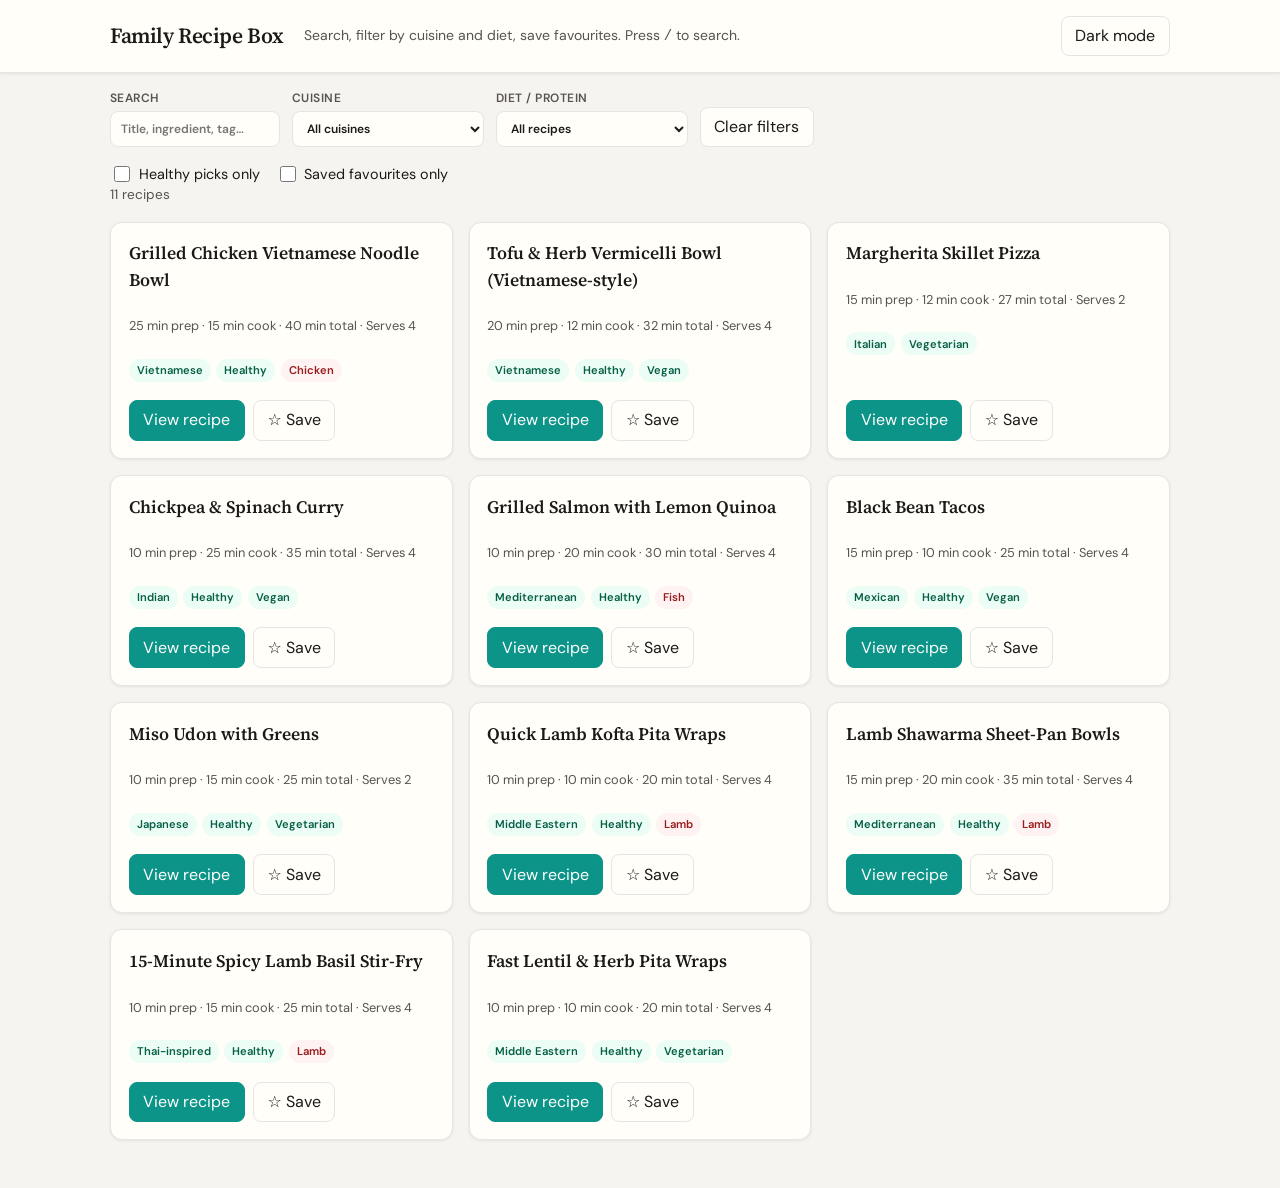
==== index.html @ c913b450 "Add Family Recipe Box static site with filters and print-friendly recipes Made-with: Cursor" ====
<!DOCTYPE html>
<html lang="en">
  <head>
    <meta charset="utf-8" />
    <meta name="viewport" content="width=device-width, initial-scale=1" />
    <meta name="description" content="Family recipe box with filters for cuisine, diet, and healthy meals." />
    <title>Family Recipe Box</title>
    <link rel="preconnect" href="https://fonts.googleapis.com" />
    <link rel="preconnect" href="https://fonts.gstatic.com" crossorigin />
    <link
      href="https://fonts.googleapis.com/css2?family=DM+Sans:ital,opsz,wght@0,9..40,400;0,9..40,600;1,9..40,400&family=Source+Serif+4:ital,opsz,wght@0,8..60,400;0,8..60,600;1,8..60,400&display=swap"
      rel="stylesheet"
    />
    <script>
      (function () {
        try {
          var t = localStorage.getItem("recipe-box-theme");
          if (t) document.documentElement.setAttribute("data-theme", t);
        } catch (e) {}
      })();
    </script>
    <link rel="stylesheet" href="css/styles.css" />
  </head>
  <body>
    <a class="skip-link" href="#main">Skip to recipes</a>
    <header class="site-header">
      <div class="site-header__inner">
        <h1 class="site-title">Family Recipe Box</h1>
        <p class="site-tagline">
          Search, filter by cuisine and diet, save favourites. Press <kbd>/</kbd> to search.
        </p>
        <button type="button" class="btn btn--ghost" id="theme-toggle" aria-pressed="false">Dark mode</button>
      </div>
    </header>

    <div class="toolbar" role="search" aria-label="Recipe filters">
      <div class="toolbar__row">
        <label class="field">
          Search
          <input type="search" id="search" placeholder="Title, ingredient, tag…" autocomplete="off" />
        </label>
        <label class="field">
          Cuisine
          <select id="cuisine" aria-label="Filter by cuisine">
            <option value="">All cuisines</option>
          </select>
        </label>
        <label class="field">
          Diet / protein
          <select id="diet" aria-label="Filter by diet or protein type">
            <option value="">All recipes</option>
            <optgroup label="Plant-based">
              <option value="vegan">Vegan only</option>
              <option value="veg">Vegetarian &amp; vegan</option>
            </optgroup>
            <optgroup label="Animal protein">
              <option value="chicken">Chicken</option>
              <option value="fish">Fish</option>
              <option value="lamb">Lamb</option>
              <option value="goat">Goat</option>
              <option value="pork">Pork</option>
              <option value="duck">Duck</option>
              <option value="shellfish">Shellfish</option>
              <option value="mixed">Mixed / other meat</option>
            </optgroup>
          </select>
        </label>
        <button type="button" class="btn" id="clear-filters">Clear filters</button>
      </div>
      <div class="toggle-group">
        <label class="toggle">
          <input type="checkbox" id="healthy-only" />
          Healthy picks only
        </label>
        <label class="toggle">
          <input type="checkbox" id="favorites-only" />
          Saved favourites only
        </label>
      </div>
    </div>

    <p class="meta-bar" id="result-count" aria-live="polite"></p>

    <main id="main">
      <div class="recipe-grid" id="recipe-grid"></div>
    </main>

    <div
      class="modal-overlay"
      id="modal"
      role="dialog"
      aria-modal="true"
      aria-labelledby="modal-title"
      hidden
    >
      <div class="modal">
        <div class="modal__header">
          <h2 id="modal-title" class="modal__title"></h2>
          <button type="button" class="modal__close" id="modal-close" aria-label="Close recipe">×</button>
        </div>
        <div class="modal__body">
          <div class="servings-control">
            <label id="servings-label" for="servings-input">Portions</label>
            <input type="number" id="servings-input" min="1" max="24" step="1" value="4" />
            <span class="recipe-card__meta">Gram amounts scale with portions (approximate).</span>
          </div>
          <div id="modal-body"></div>
        </div>
        <div class="modal__footer">
          <button type="button" class="btn btn--primary" id="modal-print">Print this recipe</button>
        </div>
      </div>
    </div>

    <script src="data/recipes.js"></script>
    <script src="js/app.js"></script>
  </body>
</html>
---- css/styles.css ----
:root {
  --bg: #f6f4f0;
  --surface: #fffef9;
  --text: #1c1917;
  --muted: #57534e;
  --accent: #0d9488;
  --accent-hover: #0f766e;
  --border: #e7e5e4;
  --chip: #ecfdf5;
  --chip-text: #065f46;
  --shadow: 0 1px 3px rgba(28, 25, 23, 0.08);
  --radius: 12px;
  --font: "Source Serif 4", "Georgia", serif;
  --font-ui: "DM Sans", system-ui, sans-serif;
}

[data-theme="dark"] {
  --bg: #1c1917;
  --surface: #292524;
  --text: #fafaf9;
  --muted: #a8a29e;
  --accent: #2dd4bf;
  --accent-hover: #5eead4;
  --border: #44403c;
  --chip: #134e4a;
  --chip-text: #99f6e4;
  --shadow: 0 1px 3px rgba(0, 0, 0, 0.35);
}

*,
*::before,
*::after {
  box-sizing: border-box;
}

html {
  font-size: 100%;
  scroll-behavior: smooth;
}

body {
  margin: 0;
  min-height: 100vh;
  font-family: var(--font-ui);
  background: var(--bg);
  color: var(--text);
  line-height: 1.5;
}

a {
  color: var(--accent);
}

a:hover {
  color: var(--accent-hover);
}

.skip-link {
  position: absolute;
  left: -9999px;
  top: 0;
  padding: 0.75rem 1rem;
  background: var(--accent);
  color: #fff;
  z-index: 100;
}

.skip-link:focus {
  left: 0.5rem;
  top: 0.5rem;
}

.site-header {
  background: var(--surface);
  border-bottom: 1px solid var(--border);
  box-shadow: var(--shadow);
  position: sticky;
  top: 0;
  z-index: 50;
}

.site-header__inner {
  max-width: 1100px;
  margin: 0 auto;
  padding: 1rem 1.25rem;
  display: flex;
  flex-wrap: wrap;
  align-items: center;
  gap: 0.75rem 1.25rem;
}

.site-title {
  margin: 0;
  font-family: var(--font);
  font-size: 1.35rem;
  font-weight: 600;
  letter-spacing: -0.02em;
}

.site-tagline {
  margin: 0;
  font-size: 0.875rem;
  color: var(--muted);
  flex: 1 1 100%;
}

@media (min-width: 640px) {
  .site-tagline {
    flex: 1 1 auto;
  }
}

.toolbar {
  max-width: 1100px;
  margin: 0 auto;
  padding: 1rem 1.25rem 0;
  display: flex;
  flex-direction: column;
  gap: 1rem;
}

.toolbar__row {
  display: flex;
  flex-wrap: wrap;
  gap: 0.75rem;
  align-items: flex-end;
}

label.field {
  display: flex;
  flex-direction: column;
  gap: 0.25rem;
  font-size: 0.75rem;
  font-weight: 600;
  text-transform: uppercase;
  letter-spacing: 0.04em;
  color: var(--muted);
}

input[type="search"],
select {
  font: inherit;
  padding: 0.5rem 0.65rem;
  border: 1px solid var(--border);
  border-radius: 8px;
  background: var(--surface);
  color: var(--text);
  min-width: 12rem;
}

input[type="search"] {
  min-width: min(100%, 16rem);
}

input[type="search"]:focus,
select:focus {
  outline: 2px solid var(--accent);
  outline-offset: 2px;
}

.toggle-group {
  display: flex;
  flex-wrap: wrap;
  gap: 0.5rem 1rem;
  align-items: center;
}

.toggle {
  display: inline-flex;
  align-items: center;
  gap: 0.35rem;
  font-size: 0.9rem;
  cursor: pointer;
  user-select: none;
}

.toggle input {
  width: 1rem;
  height: 1rem;
  accent-color: var(--accent);
}

.btn {
  font: inherit;
  cursor: pointer;
  border: 1px solid var(--border);
  background: var(--surface);
  color: var(--text);
  padding: 0.45rem 0.85rem;
  border-radius: 8px;
}

.btn:hover {
  border-color: var(--muted);
}

.btn--primary {
  background: var(--accent);
  border-color: var(--accent);
  color: #fff;
}

.btn--primary:hover {
  background: var(--accent-hover);
  border-color: var(--accent-hover);
  color: #1c1917;
}

.btn--ghost {
  background: transparent;
}

.meta-bar {
  font-size: 0.85rem;
  color: var(--muted);
  padding: 0 1.25rem 1rem;
  max-width: 1100px;
  margin: 0 auto;
}

main {
  max-width: 1100px;
  margin: 0 auto;
  padding: 0 1.25rem 3rem;
}

.recipe-grid {
  display: grid;
  gap: 1rem;
  grid-template-columns: 1fr;
}

@media (min-width: 560px) {
  .recipe-grid {
    grid-template-columns: repeat(2, 1fr);
  }
}

@media (min-width: 900px) {
  .recipe-grid {
    grid-template-columns: repeat(3, 1fr);
  }
}

.recipe-card {
  background: var(--surface);
  border: 1px solid var(--border);
  border-radius: var(--radius);
  padding: 1.1rem;
  box-shadow: var(--shadow);
  display: flex;
  flex-direction: column;
  gap: 0.65rem;
  text-align: left;
}

.recipe-card__title {
  margin: 0;
  font-family: var(--font);
  font-size: 1.1rem;
  font-weight: 600;
}

.recipe-card__meta {
  font-size: 0.8rem;
  color: var(--muted);
}

.chips {
  display: flex;
  flex-wrap: wrap;
  gap: 0.35rem;
}

.chip {
  font-size: 0.7rem;
  padding: 0.2rem 0.5rem;
  border-radius: 999px;
  background: var(--chip);
  color: var(--chip-text);
  font-weight: 600;
}

.chip--meat {
  background: #fef2f2;
  color: #991b1b;
}

[data-theme="dark"] .chip--meat {
  background: #450a0a;
  color: #fecaca;
}

.card-actions {
  margin-top: auto;
  display: flex;
  flex-wrap: wrap;
  gap: 0.5rem;
  padding-top: 0.5rem;
}

.empty-state {
  grid-column: 1 / -1;
  text-align: center;
  padding: 3rem 1rem;
  color: var(--muted);
}

.empty-state button {
  margin-top: 0.75rem;
}

/* Modal — [hidden] must win: .modal-overlay sets display:flex, which otherwise overrides the UA hidden rule */
.modal-overlay[hidden] {
  display: none !important;
}

.modal-overlay {
  position: fixed;
  inset: 0;
  background: rgba(28, 25, 23, 0.45);
  display: flex;
  align-items: flex-start;
  justify-content: center;
  padding: 1rem;
  z-index: 200;
  overflow-y: auto;
}

[data-theme="dark"] .modal-overlay {
  background: rgba(0, 0, 0, 0.65);
}

.modal {
  background: var(--surface);
  color: var(--text);
  border-radius: var(--radius);
  max-width: 640px;
  width: 100%;
  margin: 2rem auto;
  border: 1px solid var(--border);
  box-shadow: 0 25px 50px -12px rgba(0, 0, 0, 0.25);
}

.modal__header {
  padding: 1.25rem 1.25rem 0;
  display: flex;
  justify-content: space-between;
  align-items: flex-start;
  gap: 1rem;
}

.modal__title {
  margin: 0;
  font-family: var(--font);
  font-size: 1.5rem;
  line-height: 1.25;
}

.modal__close {
  flex-shrink: 0;
  width: 2.25rem;
  height: 2.25rem;
  border: none;
  background: var(--bg);
  border-radius: 8px;
  cursor: pointer;
  font-size: 1.25rem;
  line-height: 1;
  color: var(--muted);
}

.modal__close:hover {
  color: var(--text);
}

.modal__body {
  padding: 1rem 1.25rem 1.5rem;
}

.modal__note {
  background: var(--bg);
  border-left: 3px solid var(--accent);
  padding: 0.75rem 1rem;
  margin: 0 0 1rem;
  font-size: 0.9rem;
  border-radius: 0 8px 8px 0;
}

.servings-control {
  display: flex;
  align-items: center;
  gap: 0.5rem;
  margin-bottom: 1rem;
  flex-wrap: wrap;
}

.servings-control label {
  font-weight: 600;
  font-size: 0.9rem;
}

.servings-control input {
  width: 4rem;
  padding: 0.35rem 0.5rem;
  border: 1px solid var(--border);
  border-radius: 8px;
  background: var(--surface);
  color: var(--text);
  font: inherit;
}

.ingredient-section {
  margin-bottom: 1rem;
}

.ingredient-section h3 {
  margin: 0 0 0.35rem;
  font-size: 0.85rem;
  text-transform: uppercase;
  letter-spacing: 0.04em;
  color: var(--muted);
}

.ingredient-section ul {
  margin: 0;
  padding-left: 1.25rem;
}

.steps-list {
  margin: 0;
  padding-left: 1.25rem;
}

.steps-list li {
  margin-bottom: 0.5rem;
}

.modal__footer {
  padding: 0 1.25rem 1.25rem;
  display: flex;
  flex-wrap: wrap;
  gap: 0.5rem;
}

.visually-hidden {
  position: absolute;
  width: 1px;
  height: 1px;
  padding: 0;
  margin: -1px;
  overflow: hidden;
  clip: rect(0, 0, 0, 0);
  white-space: nowrap;
  border: 0;
}

@media print {
  body {
    background: #fff;
    color: #000;
  }

  .skip-link,
  .site-header,
  .toolbar,
  .meta-bar,
  .card-actions,
  .modal__close,
  .modal__footer {
    display: none !important;
  }

  /* Printing from the recipe dialog: only that recipe (class set in JS on beforeprint) */
  html.print-recipe-only body > *:not(#modal) {
    display: none !important;
  }

  html.print-recipe-only #modal {
    display: block !important;
    position: static !important;
    inset: auto !important;
    background: transparent !important;
    padding: 0 !important;
    overflow: visible !important;
    z-index: auto !important;
  }

  html.print-recipe-only #modal .modal {
    box-shadow: none;
    border: none;
    max-width: none;
    margin: 0;
  }

  /* Fallback when class is missing but modal is open: hide main grid (uses :has where supported) */
  body:has(#modal:not([hidden])) > main {
    display: none !important;
  }

  body:has(#modal:not([hidden])) > .site-header,
  body:has(#modal:not([hidden])) > .toolbar,
  body:has(#modal:not([hidden])) > .meta-bar,
  body:has(#modal:not([hidden])) > .skip-link {
    display: none !important;
  }

  body:has(#modal:not([hidden])) #modal {
    position: static !important;
    background: transparent !important;
    padding: 0 !important;
    display: block !important;
  }

  body:has(#modal:not([hidden])) #modal .modal {
    box-shadow: none;
    border: none;
    max-width: none;
    margin: 0;
  }
}
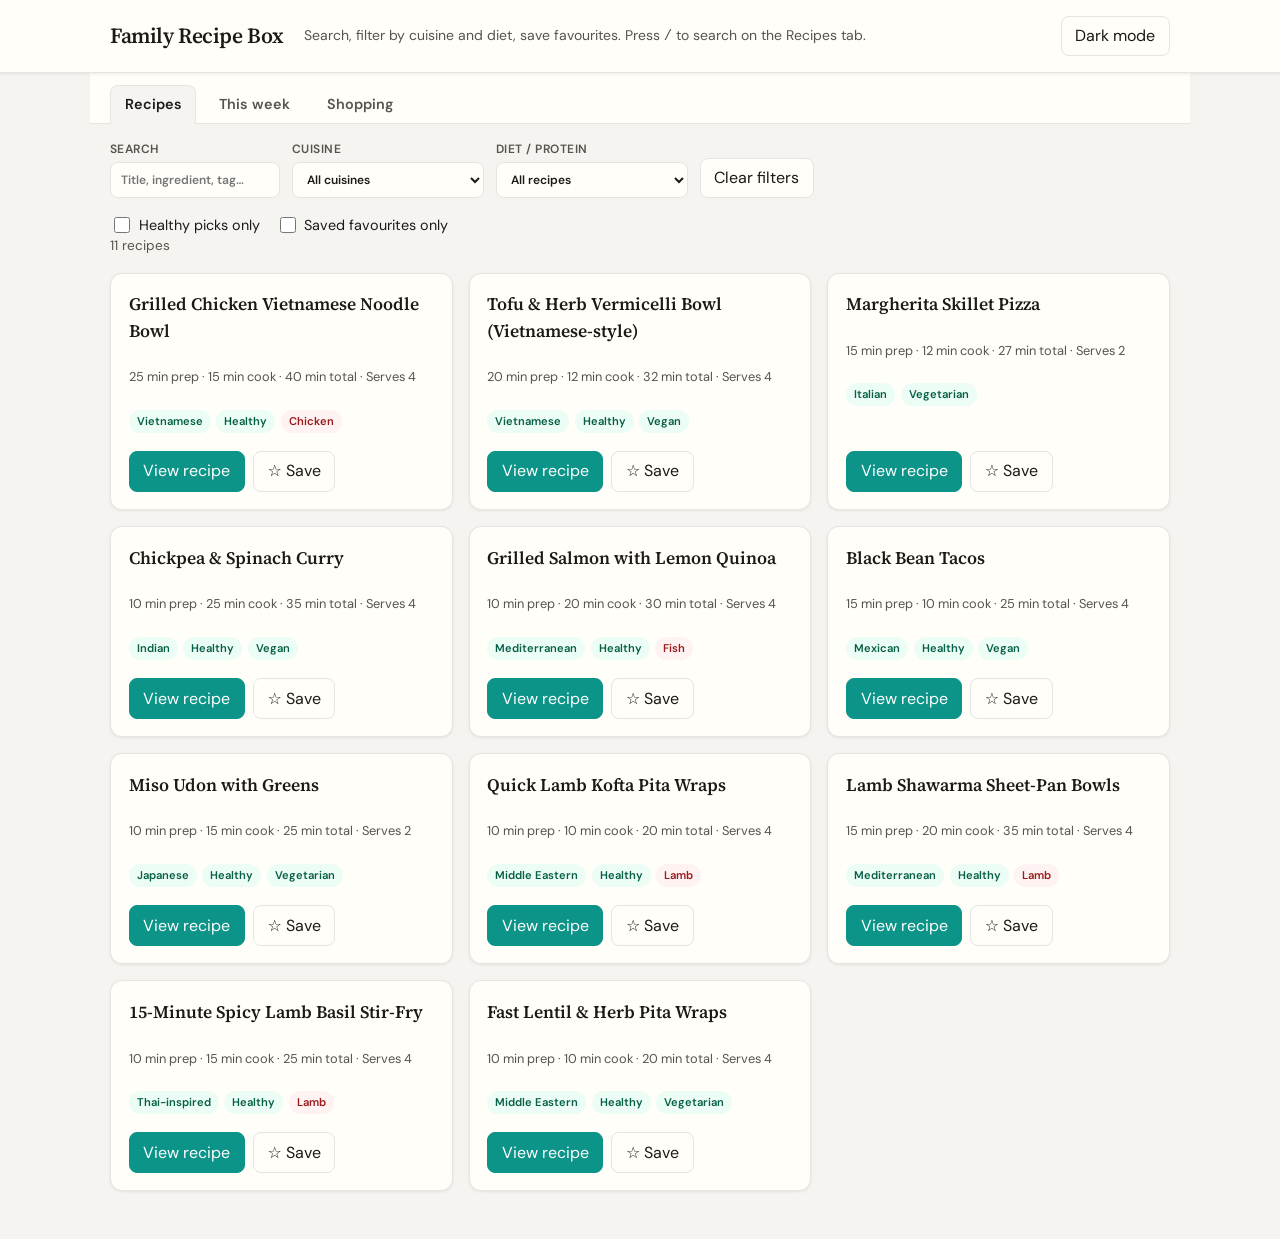
==== commit b8e528a3: "Add weekly dinner plan tab, shopping checklist, and week plan data Made-with: Cursor" ====
--- a/index.html
+++ b/index.html
@@ -27,12 +27,25 @@
       <div class="site-header__inner">
         <h1 class="site-title">Family Recipe Box</h1>
         <p class="site-tagline">
-          Search, filter by cuisine and diet, save favourites. Press <kbd>/</kbd> to search.
+          Search, filter by cuisine and diet, save favourites. Press <kbd>/</kbd> to search on the Recipes tab.
         </p>
         <button type="button" class="btn btn--ghost" id="theme-toggle" aria-pressed="false">Dark mode</button>
       </div>
     </header>
 
+    <nav class="app-tabs" role="tablist" aria-label="Main sections">
+      <button type="button" class="app-tabs__btn" role="tab" id="tab-btn-recipes" aria-selected="true" aria-controls="panel-recipes">
+        Recipes
+      </button>
+      <button type="button" class="app-tabs__btn" role="tab" id="tab-btn-week" aria-selected="false" aria-controls="panel-week" tabindex="-1">
+        This week
+      </button>
+      <button type="button" class="app-tabs__btn" role="tab" id="tab-btn-shop" aria-selected="false" aria-controls="panel-shop" tabindex="-1">
+        Shopping
+      </button>
+    </nav>
+
+    <div id="panel-recipes" class="tab-panel" role="tabpanel" aria-labelledby="tab-btn-recipes">
     <div class="toolbar" role="search" aria-label="Recipe filters">
       <div class="toolbar__row">
         <label class="field">
@@ -84,6 +97,39 @@
     <main id="main">
       <div class="recipe-grid" id="recipe-grid"></div>
     </main>
+    </div>
+
+    <div
+      id="panel-week"
+      class="tab-panel"
+      role="tabpanel"
+      hidden
+      aria-labelledby="tab-btn-week"
+    >
+      <div class="panel-inner">
+        <h2 class="panel-title">Dinner plan (Mon–Sat)</h2>
+        <p class="panel-lede" id="week-plan-intro"></p>
+        <p class="meta-bar" id="week-range-label" aria-live="polite"></p>
+        <div class="week-table-wrap" id="week-plan-table"></div>
+      </div>
+    </div>
+
+    <div
+      id="panel-shop"
+      class="tab-panel"
+      role="tabpanel"
+      hidden
+      aria-labelledby="tab-btn-shop"
+    >
+      <div class="panel-inner">
+        <h2 class="panel-title">Week shopping list</h2>
+        <p class="panel-lede" id="shop-intro"></p>
+        <div class="shop-actions">
+          <button type="button" class="btn" id="reset-shop">Reset checklist</button>
+        </div>
+        <div id="shopping-list-root"></div>
+      </div>
+    </div>
 
     <div
       class="modal-overlay"
@@ -113,6 +159,7 @@
     </div>
 
     <script src="data/recipes.js"></script>
+    <script src="data/weekPlan.js"></script>
     <script src="js/app.js"></script>
   </body>
 </html>
--- a/css/styles.css
+++ b/css/styles.css
@@ -104,6 +104,188 @@
   flex: 1 1 100%;
 }
 
+.app-tabs {
+  max-width: 1100px;
+  margin: 0 auto;
+  padding: 0.75rem 1.25rem 0;
+  display: flex;
+  flex-wrap: wrap;
+  gap: 0.5rem;
+  border-bottom: 1px solid var(--border);
+  background: var(--surface);
+}
+
+.app-tabs__btn {
+  font: inherit;
+  cursor: pointer;
+  border: 1px solid transparent;
+  background: transparent;
+  color: var(--muted);
+  padding: 0.45rem 0.85rem;
+  border-radius: 8px 8px 0 0;
+  font-weight: 600;
+  font-size: 0.9rem;
+}
+
+.app-tabs__btn:hover {
+  color: var(--text);
+  background: var(--bg);
+}
+
+.app-tabs__btn[aria-selected="true"] {
+  color: var(--text);
+  background: var(--bg);
+  border-color: var(--border);
+  border-bottom-color: var(--bg);
+  margin-bottom: -1px;
+}
+
+.tab-panel[hidden] {
+  display: none !important;
+}
+
+.panel-inner {
+  max-width: 1100px;
+  margin: 0 auto;
+  padding: 1rem 1.25rem 3rem;
+}
+
+.panel-title {
+  margin: 0 0 0.35rem;
+  font-family: var(--font);
+  font-size: 1.35rem;
+}
+
+.panel-lede {
+  margin: 0 0 1rem;
+  color: var(--muted);
+  max-width: 52rem;
+}
+
+.week-table-wrap {
+  overflow-x: auto;
+}
+
+.week-table {
+  width: 100%;
+  border-collapse: collapse;
+  font-size: 0.9rem;
+  background: var(--surface);
+  border: 1px solid var(--border);
+  border-radius: var(--radius);
+  overflow: hidden;
+  box-shadow: var(--shadow);
+}
+
+.week-table th,
+.week-table td {
+  padding: 0.65rem 0.75rem;
+  text-align: left;
+  vertical-align: top;
+  border-bottom: 1px solid var(--border);
+}
+
+.week-table th {
+  background: var(--bg);
+  font-size: 0.75rem;
+  text-transform: uppercase;
+  letter-spacing: 0.04em;
+  color: var(--muted);
+}
+
+.week-table tr:last-child td {
+  border-bottom: none;
+}
+
+.week-table .day-name {
+  font-weight: 600;
+  white-space: nowrap;
+}
+
+.week-table .day-date {
+  display: block;
+  font-weight: 400;
+  font-size: 0.8rem;
+  color: var(--muted);
+}
+
+.week-cell-actions {
+  display: flex;
+  flex-wrap: wrap;
+  gap: 0.35rem;
+  align-items: center;
+}
+
+.week-cell-actions .btn {
+  font-size: 0.8rem;
+  padding: 0.25rem 0.5rem;
+}
+
+.week-tip {
+  margin: 0.35rem 0 0;
+  font-size: 0.8rem;
+  color: var(--muted);
+}
+
+.shop-actions {
+  margin-bottom: 1rem;
+}
+
+.shop-category {
+  margin-bottom: 1.25rem;
+}
+
+.shop-category h3 {
+  margin: 0 0 0.5rem;
+  font-size: 0.8rem;
+  text-transform: uppercase;
+  letter-spacing: 0.04em;
+  color: var(--muted);
+}
+
+.shop-list {
+  list-style: none;
+  margin: 0;
+  padding: 0;
+  background: var(--surface);
+  border: 1px solid var(--border);
+  border-radius: var(--radius);
+  box-shadow: var(--shadow);
+}
+
+.shop-list li {
+  display: flex;
+  align-items: flex-start;
+  gap: 0.65rem;
+  padding: 0.55rem 0.75rem;
+  border-bottom: 1px solid var(--border);
+}
+
+.shop-list li:last-child {
+  border-bottom: none;
+}
+
+.shop-list label {
+  cursor: pointer;
+  flex: 1;
+  display: flex;
+  align-items: flex-start;
+  gap: 0.65rem;
+}
+
+.shop-list input[type="checkbox"] {
+  width: 1.1rem;
+  height: 1.1rem;
+  margin-top: 0.15rem;
+  accent-color: var(--accent);
+  flex-shrink: 0;
+}
+
+.shop-list input:checked + span {
+  text-decoration: line-through;
+  color: var(--muted);
+}
+
 @media (min-width: 640px) {
   .site-tagline {
     flex: 1 1 auto;
@@ -518,4 +700,38 @@
     max-width: none;
     margin: 0;
   }
-}
+
+  html.print-week-only .skip-link,
+  html.print-week-only .site-header,
+  html.print-week-only .app-tabs,
+  html.print-week-only #panel-recipes,
+  html.print-week-only #panel-shop,
+  html.print-week-only #modal {
+    display: none !important;
+  }
+
+  html.print-week-only #panel-week {
+    display: block !important;
+  }
+
+  html.print-shop-only .skip-link,
+  html.print-shop-only .site-header,
+  html.print-shop-only .app-tabs,
+  html.print-shop-only #panel-recipes,
+  html.print-shop-only #panel-week,
+  html.print-shop-only #modal {
+    display: none !important;
+  }
+
+  html.print-shop-only #panel-shop {
+    display: block !important;
+  }
+
+  html.print-week-only .week-cell-actions {
+    display: none !important;
+  }
+
+  html.print-shop-only .shop-actions {
+    display: none !important;
+  }
+}
